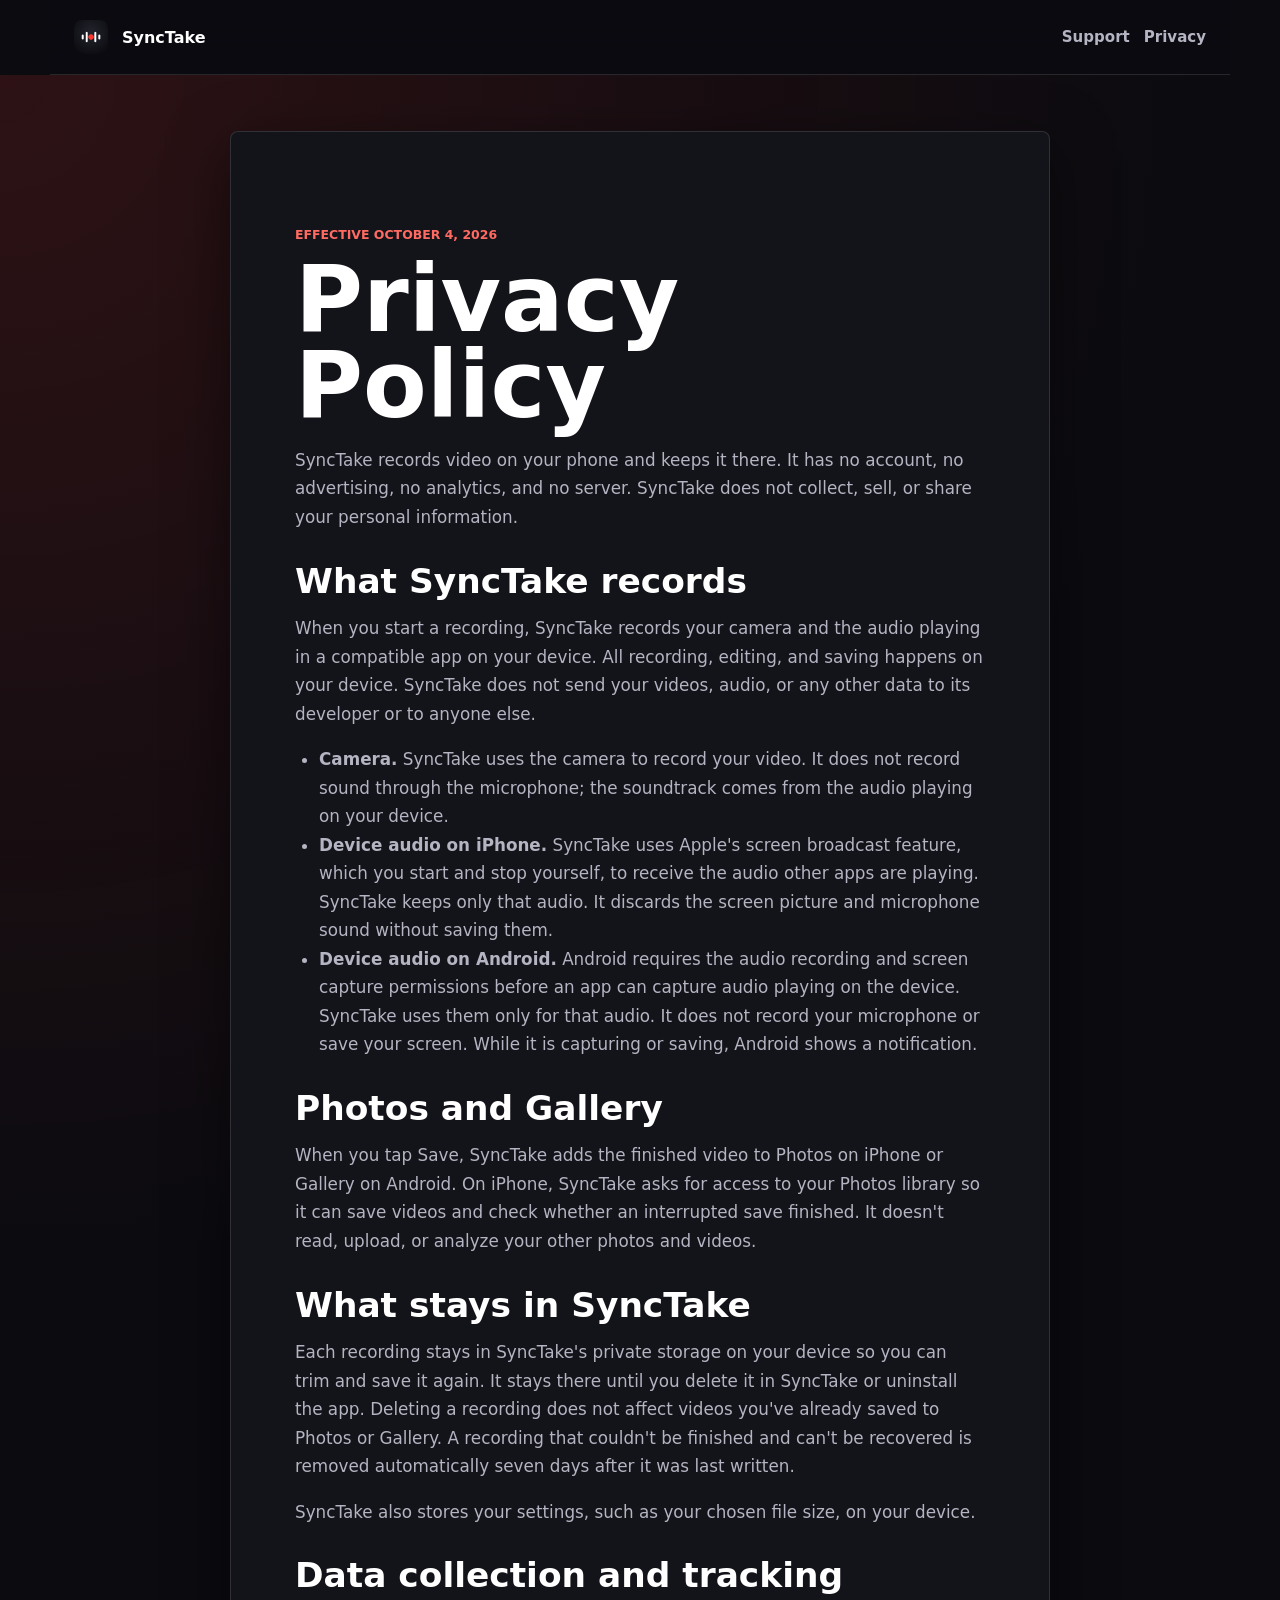
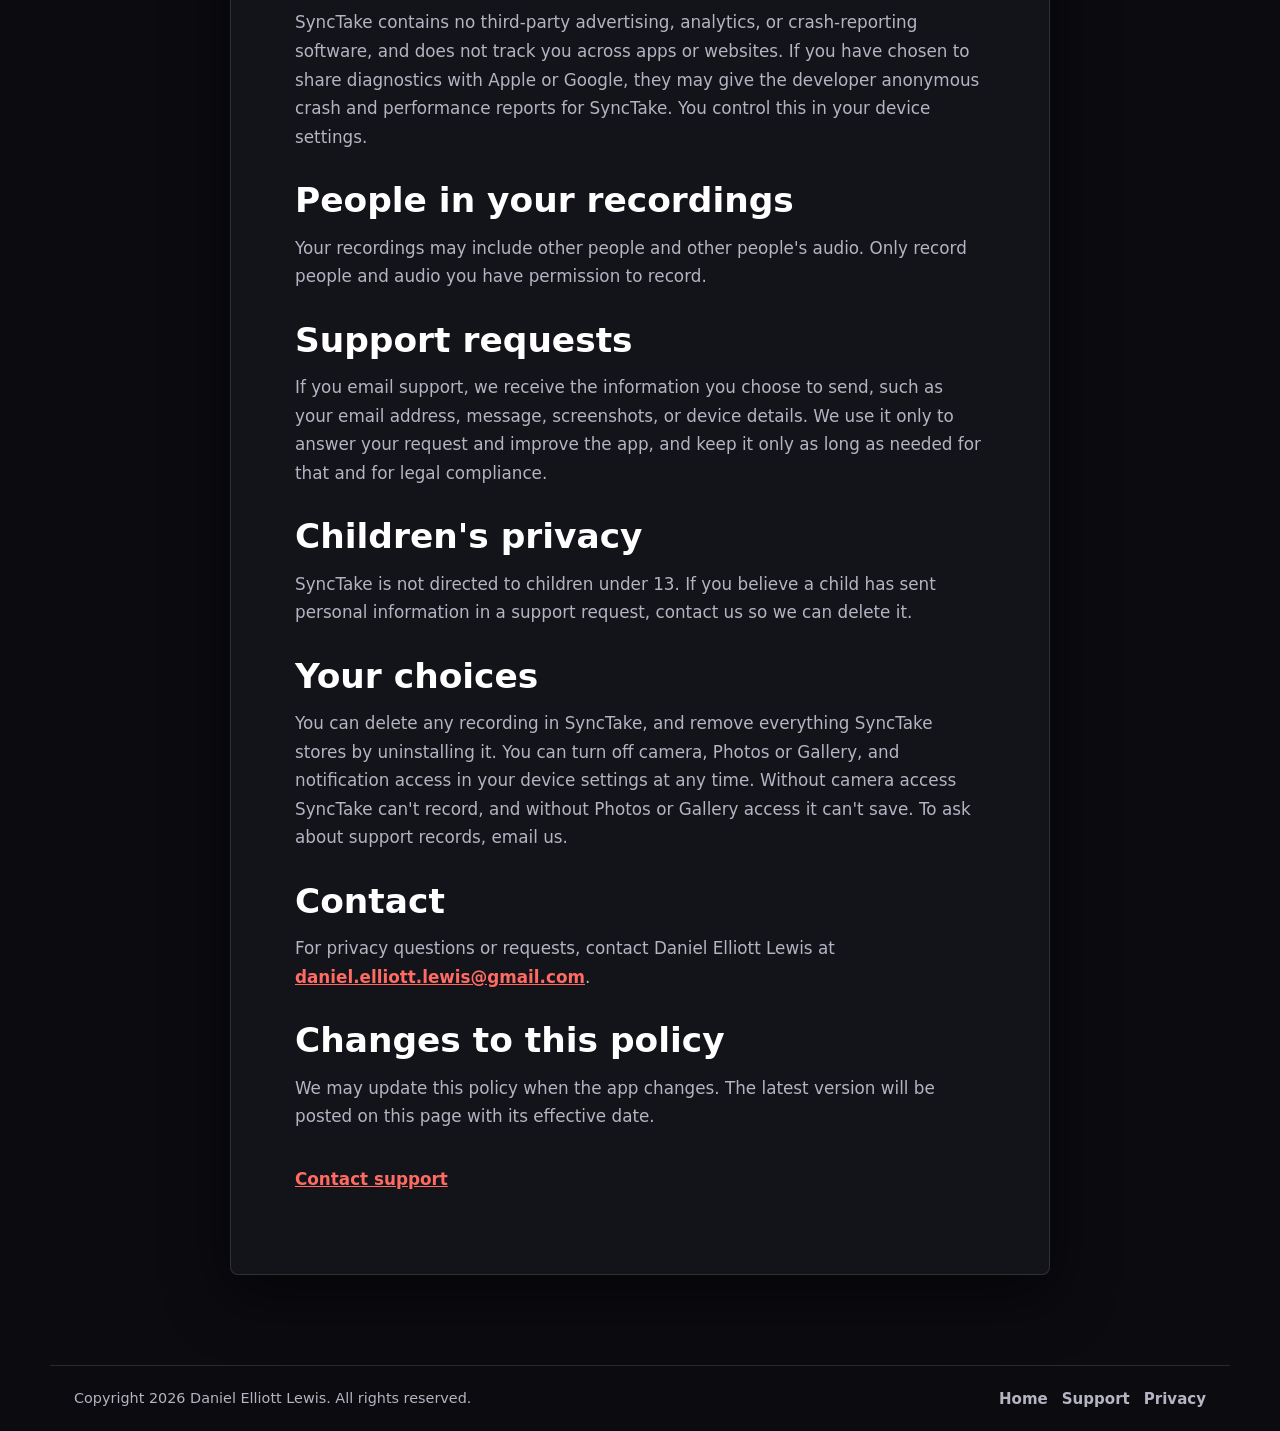
==== privacy/index.html @ 6a58abca "Publish SyncTake app pages Co-authored-by: Cursor <cursoragent@cursor.com>" ====
<!doctype html>
<html lang="en">
  <head>
    <meta charset="utf-8" />
    <meta name="viewport" content="width=device-width, initial-scale=1" />
    <title>Privacy Policy | SyncTake</title>
    <meta name="description" content="Privacy Policy for SyncTake." />
    <link rel="icon" href="../assets/app-icon.png" />
    <link rel="apple-touch-icon" href="../assets/app-icon.png" />
    <link rel="stylesheet" href="../assets/site.css" />
  </head>
  <body>
    <header class="site-header">
      <a class="brand" href="../">
        <img src="../assets/app-icon.png" alt="" />
        <span>SyncTake</span>
      </a>
      <nav aria-label="Primary navigation">
        <a href="../support/">Support</a>
        <a href="./">Privacy</a>
      </nav>
    </header>

    <main class="document-page">
      <article class="document">
        <p class="eyebrow">Effective October 4, 2026</p>
        <h1>Privacy Policy</h1>
        <p>
          SyncTake records video on your phone and keeps it there. It has no
          account, no advertising, no analytics, and no server. SyncTake does
          not collect, sell, or share your personal information.
        </p>

        <h2>What SyncTake records</h2>
        <p>
          When you start a recording, SyncTake records your camera and the
          audio playing in a compatible app on your device. All recording,
          editing, and saving happens on your device. SyncTake does not send
          your videos, audio, or any other data to its developer or to anyone
          else.
        </p>
        <ul>
          <li>
            <strong>Camera.</strong> SyncTake uses the camera to record your
            video. It does not record sound through the microphone; the
            soundtrack comes from the audio playing on your device.
          </li>
          <li>
            <strong>Device audio on iPhone.</strong> SyncTake uses Apple's
            screen broadcast feature, which you start and stop yourself, to
            receive the audio other apps are playing. SyncTake keeps only that
            audio. It discards the screen picture and microphone sound without
            saving them.
          </li>
          <li>
            <strong>Device audio on Android.</strong> Android requires the
            audio recording and screen capture permissions before an app can
            capture audio playing on the device. SyncTake uses them only for
            that audio. It does not record your microphone or save your
            screen. While it is capturing or saving, Android shows a
            notification.
          </li>
        </ul>

        <h2>Photos and Gallery</h2>
        <p>
          When you tap Save, SyncTake adds the finished video to Photos on
          iPhone or Gallery on Android. On iPhone, SyncTake asks for access to
          your Photos library so it can save videos and check whether an
          interrupted save finished. It doesn't read, upload, or analyze your
          other photos and videos.
        </p>

        <h2>What stays in SyncTake</h2>
        <p>
          Each recording stays in SyncTake's private storage on your device so
          you can trim and save it again. It stays there until you delete it
          in SyncTake or uninstall the app. Deleting a recording does not
          affect videos you've already saved to Photos or Gallery. A recording
          that couldn't be finished and can't be recovered is removed
          automatically seven days after it was last written.
        </p>
        <p>
          SyncTake also stores your settings, such as your chosen file size,
          on your device.
        </p>

        <h2>Data collection and tracking</h2>
        <p>
          SyncTake contains no third-party advertising, analytics, or
          crash-reporting software, and does not track you across apps or
          websites. If you have chosen to share diagnostics with Apple or
          Google, they may give the developer anonymous crash and performance
          reports for SyncTake. You control this in your device settings.
        </p>

        <h2>People in your recordings</h2>
        <p>
          Your recordings may include other people and other people's audio.
          Only record people and audio you have permission to record.
        </p>

        <h2>Support requests</h2>
        <p>
          If you email support, we receive the information you choose to
          send, such as your email address, message, screenshots, or device
          details. We use it only to answer your request and improve the app,
          and keep it only as long as needed for that and for legal
          compliance.
        </p>

        <h2>Children's privacy</h2>
        <p>
          SyncTake is not directed to children under 13. If you believe a
          child has sent personal information in a support request, contact
          us so we can delete it.
        </p>

        <h2>Your choices</h2>
        <p>
          You can delete any recording in SyncTake, and remove everything
          SyncTake stores by uninstalling it. You can turn off camera, Photos
          or Gallery, and notification access in your device settings at any
          time. Without camera access SyncTake can't record, and without
          Photos or Gallery access it can't save. To ask about support
          records, email us.
        </p>

        <h2>Contact</h2>
        <p>
          For privacy questions or requests, contact Daniel Elliott Lewis at
          <a href="mailto:daniel.elliott.lewis@gmail.com"
            >daniel.elliott.lewis@gmail.com</a
          >.
        </p>

        <h2>Changes to this policy</h2>
        <p>
          We may update this policy when the app changes. The latest version
          will be posted on this page with its effective date.
        </p>

        <p class="document-back"><a href="../support/">Contact support</a></p>
      </article>
    </main>

    <footer class="site-footer">
      <p>Copyright 2026 Daniel Elliott Lewis. All rights reserved.</p>
      <nav aria-label="Footer navigation">
        <a href="../">Home</a>
        <a href="../support/">Support</a>
        <a href="./">Privacy</a>
      </nav>
    </footer>
  </body>
</html>
---- assets/site.css ----
:root {
  color-scheme: dark;
  --ink: #ffffff;
  --muted: #b4b4c2;
  --paper: #13131a;
  --cream: #0b0b10;
  --coral: #ff3b30;
  --coral-dark: #d92c22;
  --sea: #ff6b62;
  --sky: #1b1b24;
  --mint: #0b0b10;
  --surface: #191921;
  --line: rgba(255, 255, 255, 0.12);
  --shadow: 0 18px 60px rgba(0, 0, 0, 0.5);
}

* {
  box-sizing: border-box;
}

body {
  margin: 0;
  background: var(--cream);
  color: var(--ink);
  font-family:
    ui-rounded,
    "Avenir Next",
    "Nunito Sans",
    system-ui,
    sans-serif;
}

a {
  color: inherit;
}

.site-header,
.site-footer {
  display: flex;
  align-items: center;
  justify-content: space-between;
  gap: 24px;
  margin: 0 auto;
  max-width: 1180px;
  padding: 20px 24px;
}

.site-header {
  position: sticky;
  top: 0;
  z-index: 2;
  background: rgba(11, 11, 16, 0.88);
  backdrop-filter: blur(18px);
  border-bottom: 1px solid var(--line);
}

.brand,
.site-header nav,
.site-footer nav,
.hero-actions {
  display: flex;
  align-items: center;
  gap: 14px;
}

.brand {
  text-decoration: none;
  font-weight: 800;
}

.brand img {
  width: 34px;
  height: 34px;
  border-radius: 8px;
}

.site-header nav a,
.site-footer nav a {
  color: var(--muted);
  font-size: 0.94rem;
  font-weight: 700;
  text-decoration: none;
}

.hero {
  display: grid;
  grid-template-columns: minmax(0, 0.95fr) minmax(360px, 1.05fr);
  gap: 52px;
  align-items: center;
  max-width: 1180px;
  min-height: calc(100vh - 76px);
  margin: 0 auto;
  padding: 56px 24px 72px;
}

.hero-copy {
  max-width: 560px;
}

.app-icon {
  width: 92px;
  height: 92px;
  border-radius: 22px;
  box-shadow: var(--shadow);
}

.eyebrow {
  margin: 28px 0 12px;
  color: var(--sea);
  font-size: 0.78rem;
  font-weight: 900;
  letter-spacing: 0;
  text-transform: uppercase;
}

h1,
h2,
h3,
p {
  margin-top: 0;
}

h1 {
  margin-bottom: 18px;
  font-size: clamp(3.5rem, 10vw, 7.8rem);
  line-height: 0.92;
}

h2 {
  margin-bottom: 16px;
  font-size: clamp(2rem, 5vw, 4.4rem);
  line-height: 1;
}

h3 {
  margin-bottom: 10px;
  font-size: 1.3rem;
}

p,
li {
  color: var(--muted);
  font-size: 1.05rem;
  line-height: 1.7;
}

.lede {
  max-width: 520px;
  font-size: clamp(1.2rem, 2vw, 1.55rem);
  line-height: 1.5;
}

.hero-note {
  margin-top: 12px;
  font-size: 0.94rem;
}

.button {
  min-height: 46px;
  border: 1px solid var(--line);
  border-radius: 8px;
  padding: 11px 18px;
  font-weight: 900;
  text-decoration: none;
}

.button.primary {
  background: var(--coral);
  border-color: var(--coral-dark);
  color: white;
}

.button.secondary {
  background: var(--surface);
  color: var(--ink);
}

.phone-row {
  display: grid;
  grid-template-columns: repeat(3, minmax(0, 1fr));
  gap: 16px;
  align-items: end;
}

.phone-row img,
.wide-image {
  width: 100%;
  border-radius: 26px;
  border: 1px solid rgba(255, 255, 255, 0.86);
  box-shadow: var(--shadow);
}

.phone-row img:nth-child(2) {
  transform: translateY(34px);
}

.band {
  background: linear-gradient(180deg, var(--sky), var(--mint));
  padding: 86px 24px;
}

.section-heading,
.feature-grid,
.split {
  max-width: 1180px;
  margin: 0 auto;
}

.section-heading {
  max-width: 780px;
  margin-bottom: 36px;
}

.feature-grid {
  display: grid;
  grid-template-columns: repeat(3, minmax(0, 1fr));
  gap: 18px;
}

.feature-grid article {
  min-height: 220px;
  border: 1px solid var(--line);
  border-radius: 8px;
  background: var(--surface);
  padding: 24px;
}

.split {
  display: grid;
  grid-template-columns: minmax(280px, 0.72fr) minmax(0, 1fr);
  gap: 48px;
  align-items: center;
  padding: 90px 24px;
}

.wide-image {
  max-width: 360px;
  justify-self: center;
}

.document-page {
  background:
    radial-gradient(circle at top left, rgba(255, 59, 48, 0.14), transparent 38%),
    var(--cream);
  padding: 56px 24px 90px;
}

.document {
  max-width: 820px;
  margin: 0 auto;
  border: 1px solid var(--line);
  border-radius: 8px;
  background: var(--paper);
  padding: clamp(28px, 6vw, 64px);
  box-shadow: var(--shadow);
}

.document h1 {
  font-size: clamp(2.8rem, 8vw, 5.8rem);
}

.document h2 {
  margin-top: 32px;
  font-size: clamp(1.55rem, 3vw, 2.15rem);
}

.document a {
  color: var(--sea);
  font-weight: 800;
}

.document ul {
  padding-left: 24px;
}

.document-back {
  margin-top: 34px;
}

.document audio {
  width: 100%;
  margin: 8px 0 24px;
}

.site-footer {
  border-top: 1px solid var(--line);
}

.site-footer p {
  margin: 0;
  font-size: 0.9rem;
}

@media (max-width: 900px) {
  .hero,
  .split,
  .feature-grid {
    grid-template-columns: 1fr;
  }

  .hero {
    min-height: auto;
    padding-top: 38px;
  }

  .phone-row {
    max-width: 640px;
  }
}

@media (max-width: 640px) {
  .site-header,
  .site-footer {
    align-items: flex-start;
    flex-direction: column;
  }

  .site-header nav,
  .site-footer nav,
  .hero-actions {
    flex-wrap: wrap;
  }

  .phone-row {
    grid-template-columns: repeat(3, minmax(92px, 1fr));
    gap: 8px;
  }

  .phone-row img {
    border-radius: 16px;
  }

  .phone-row img:nth-child(2) {
    transform: translateY(16px);
  }

  .band,
  .split,
  .document-page {
    padding-top: 54px;
    padding-bottom: 58px;
  }
}
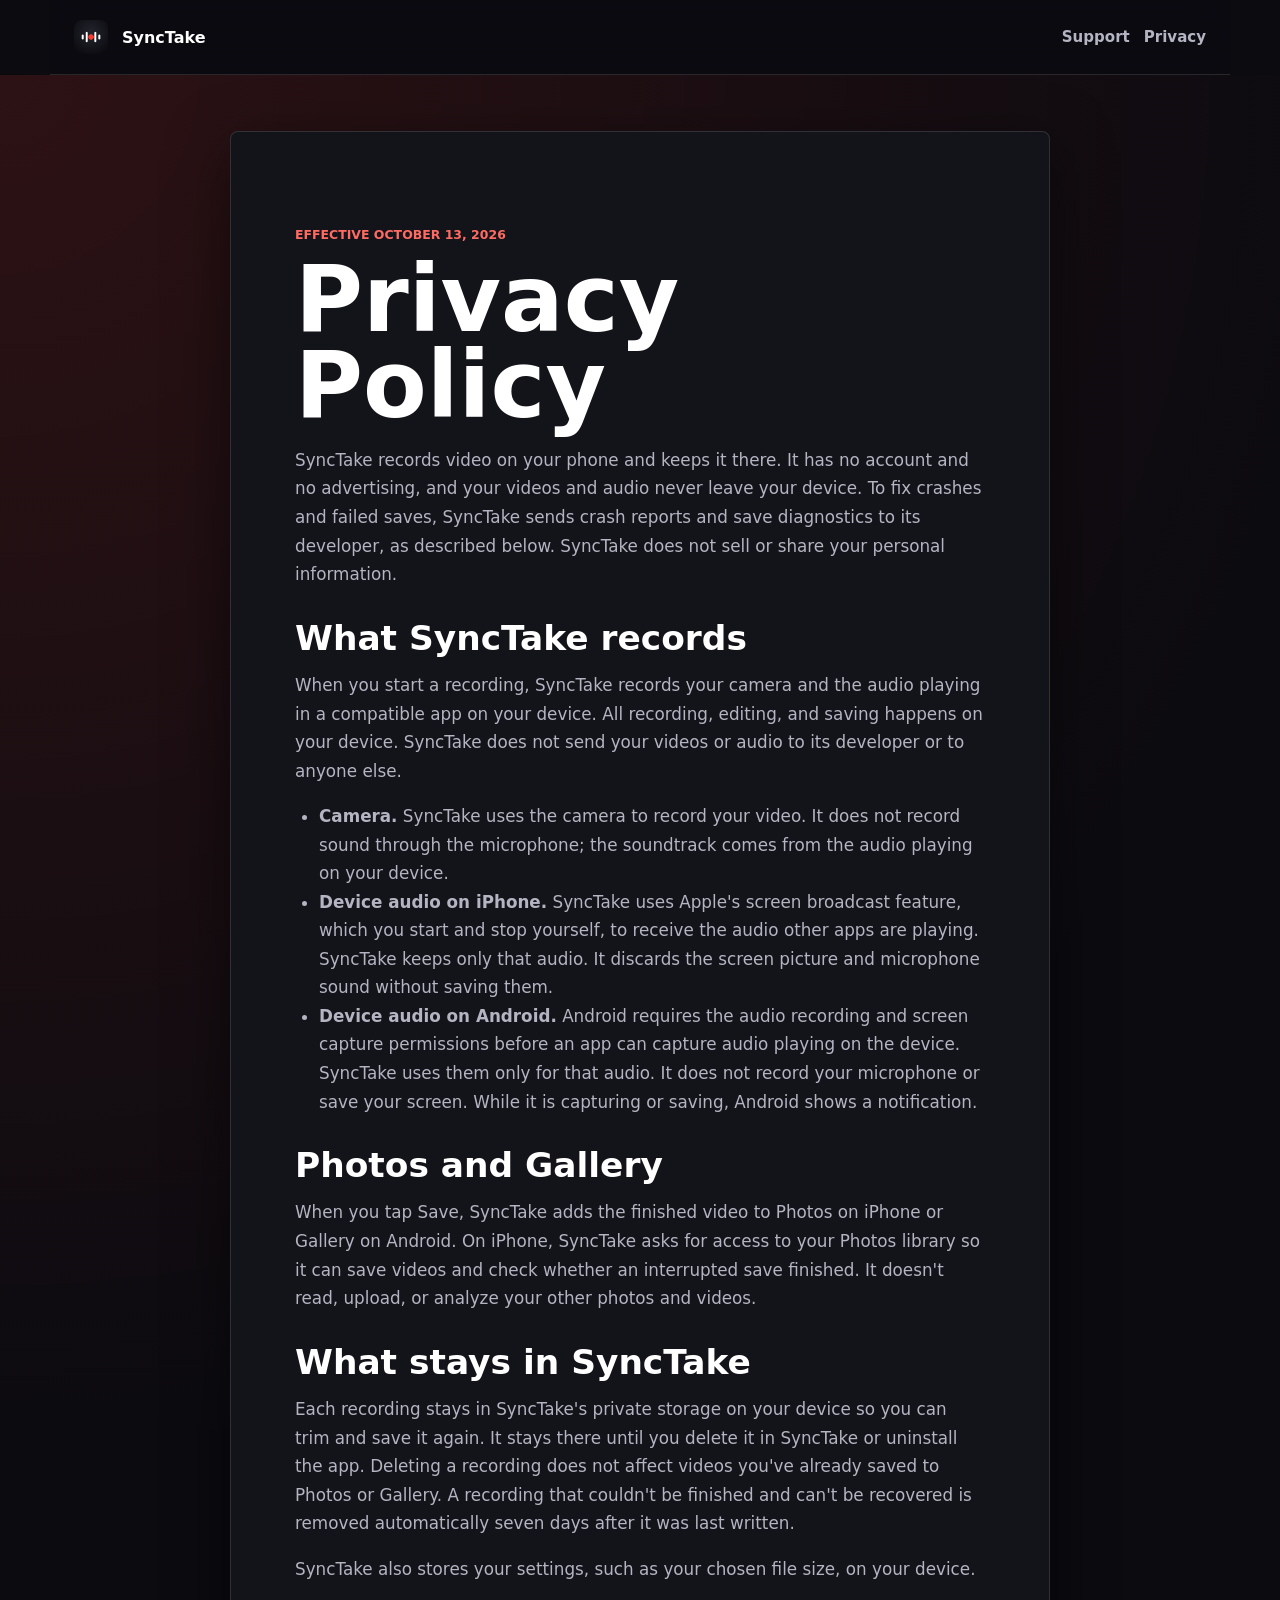
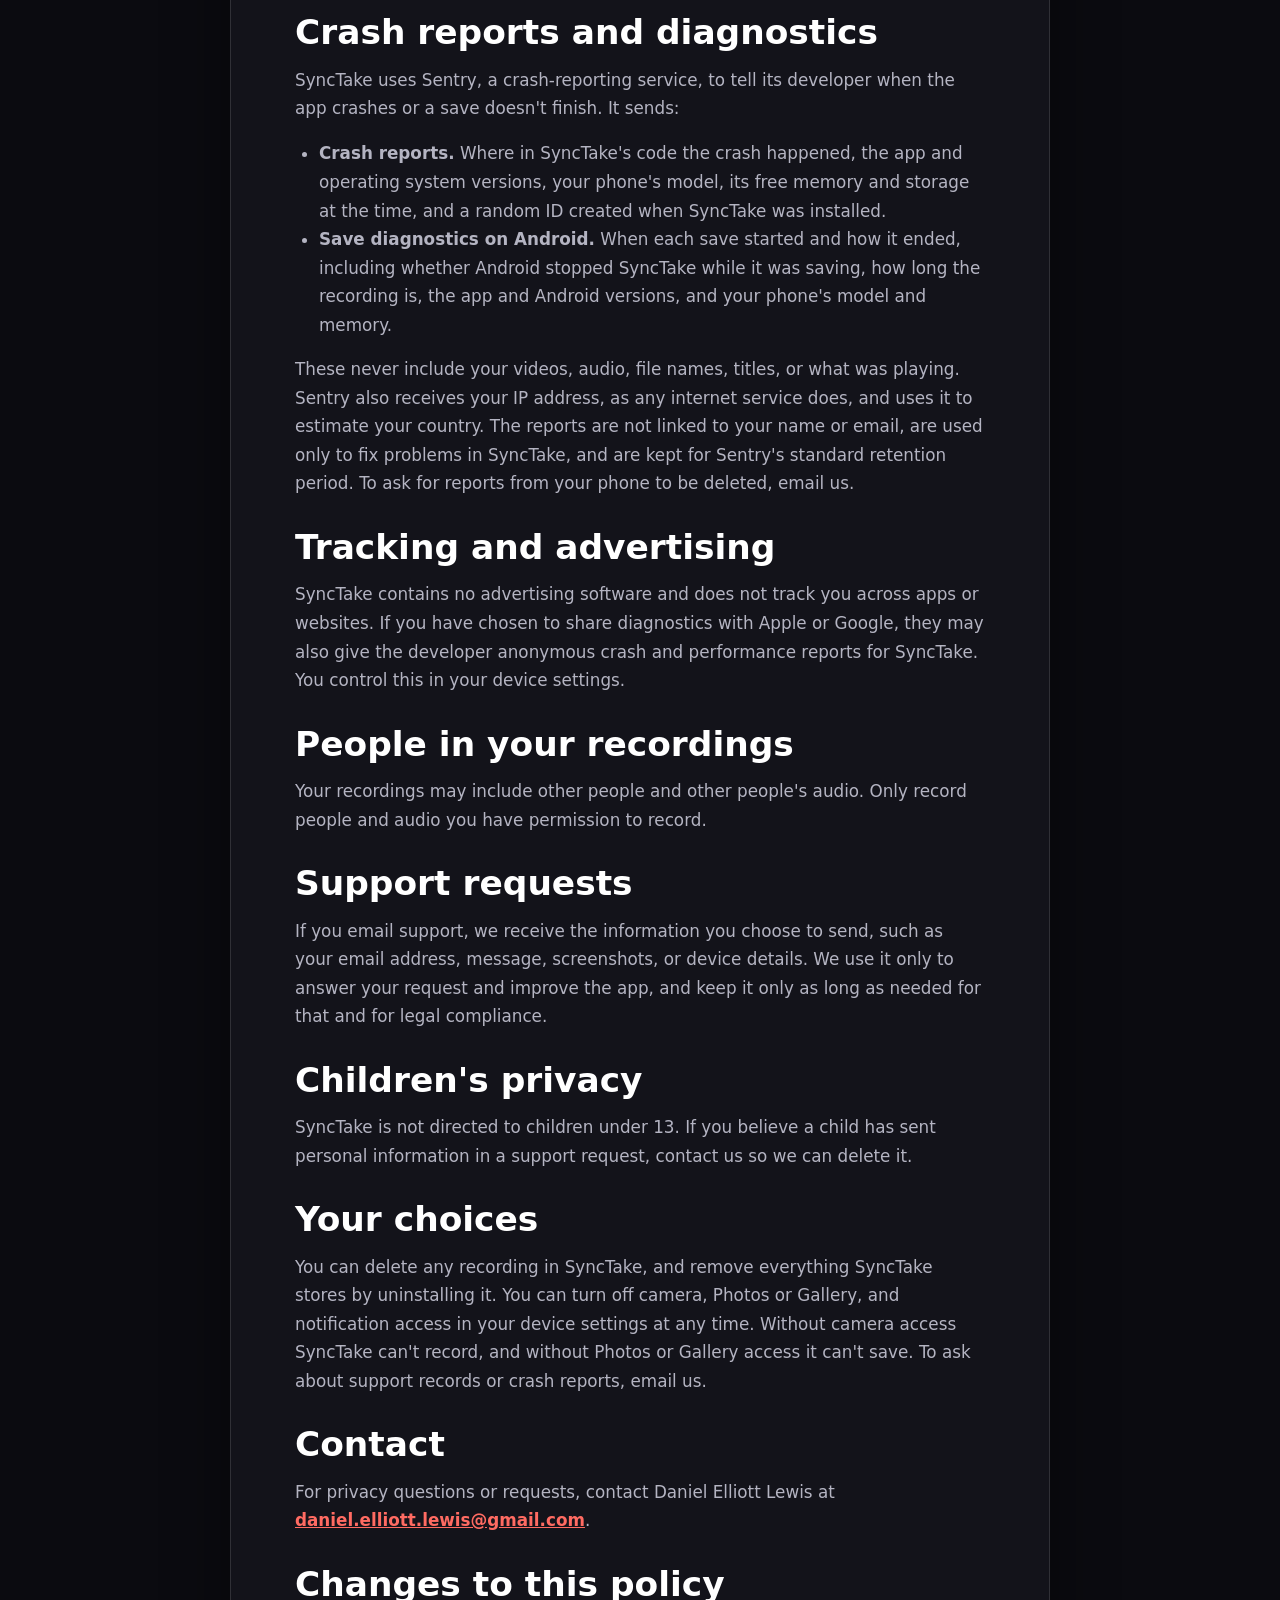
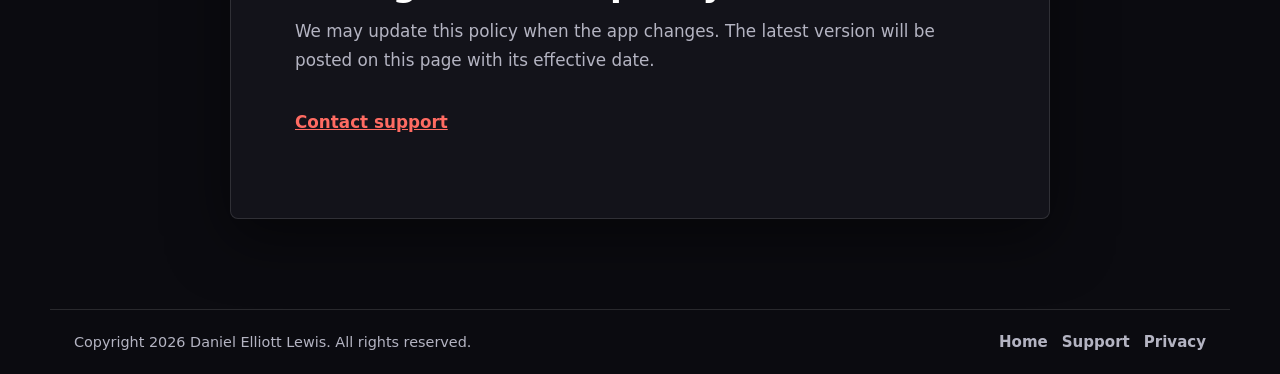
==== commit 6f7902a7: "Privacy policy: crash reports and save diagnostics via Sentry Co-authored-by: Cursor <cursoragent@cu" ====
--- a/privacy/index.html
+++ b/privacy/index.html
@@ -23,12 +23,14 @@
 
     <main class="document-page">
       <article class="document">
-        <p class="eyebrow">Effective October 4, 2026</p>
+        <p class="eyebrow">Effective October 13, 2026</p>
         <h1>Privacy Policy</h1>
         <p>
           SyncTake records video on your phone and keeps it there. It has no
-          account, no advertising, no analytics, and no server. SyncTake does
-          not collect, sell, or share your personal information.
+          account and no advertising, and your videos and audio never leave
+          your device. To fix crashes and failed saves, SyncTake sends crash
+          reports and save diagnostics to its developer, as described below.
+          SyncTake does not sell or share your personal information.
         </p>
 
         <h2>What SyncTake records</h2>
@@ -36,8 +38,7 @@
           When you start a recording, SyncTake records your camera and the
           audio playing in a compatible app on your device. All recording,
           editing, and saving happens on your device. SyncTake does not send
-          your videos, audio, or any other data to its developer or to anyone
-          else.
+          your videos or audio to its developer or to anyone else.
         </p>
         <ul>
           <li>
@@ -85,13 +86,41 @@
           on your device.
         </p>
 
-        <h2>Data collection and tracking</h2>
+        <h2>Crash reports and diagnostics</h2>
         <p>
-          SyncTake contains no third-party advertising, analytics, or
-          crash-reporting software, and does not track you across apps or
-          websites. If you have chosen to share diagnostics with Apple or
-          Google, they may give the developer anonymous crash and performance
-          reports for SyncTake. You control this in your device settings.
+          SyncTake uses Sentry, a crash-reporting service, to tell its
+          developer when the app crashes or a save doesn't finish. It sends:
+        </p>
+        <ul>
+          <li>
+            <strong>Crash reports.</strong> Where in SyncTake's code the crash
+            happened, the app and operating system versions, your phone's
+            model, its free memory and storage at the time, and a random ID
+            created when SyncTake was installed.
+          </li>
+          <li>
+            <strong>Save diagnostics on Android.</strong> When each save
+            started and how it ended, including whether Android stopped
+            SyncTake while it was saving, how long the recording is, the app
+            and Android versions, and your phone's model and memory.
+          </li>
+        </ul>
+        <p>
+          These never include your videos, audio, file names, titles, or what
+          was playing. Sentry also receives your IP address, as any internet
+          service does, and uses it to estimate your country. The reports are
+          not linked to your name or email, are used only to fix problems in
+          SyncTake, and are kept for Sentry's standard retention period. To
+          ask for reports from your phone to be deleted, email us.
+        </p>
+
+        <h2>Tracking and advertising</h2>
+        <p>
+          SyncTake contains no advertising software and does not track you
+          across apps or websites. If you have chosen to share diagnostics
+          with Apple or Google, they may also give the developer anonymous
+          crash and performance reports for SyncTake. You control this in your
+          device settings.
         </p>
 
         <h2>People in your recordings</h2>
@@ -123,7 +152,7 @@
           or Gallery, and notification access in your device settings at any
           time. Without camera access SyncTake can't record, and without
           Photos or Gallery access it can't save. To ask about support
-          records, email us.
+          records or crash reports, email us.
         </p>
 
         <h2>Contact</h2>
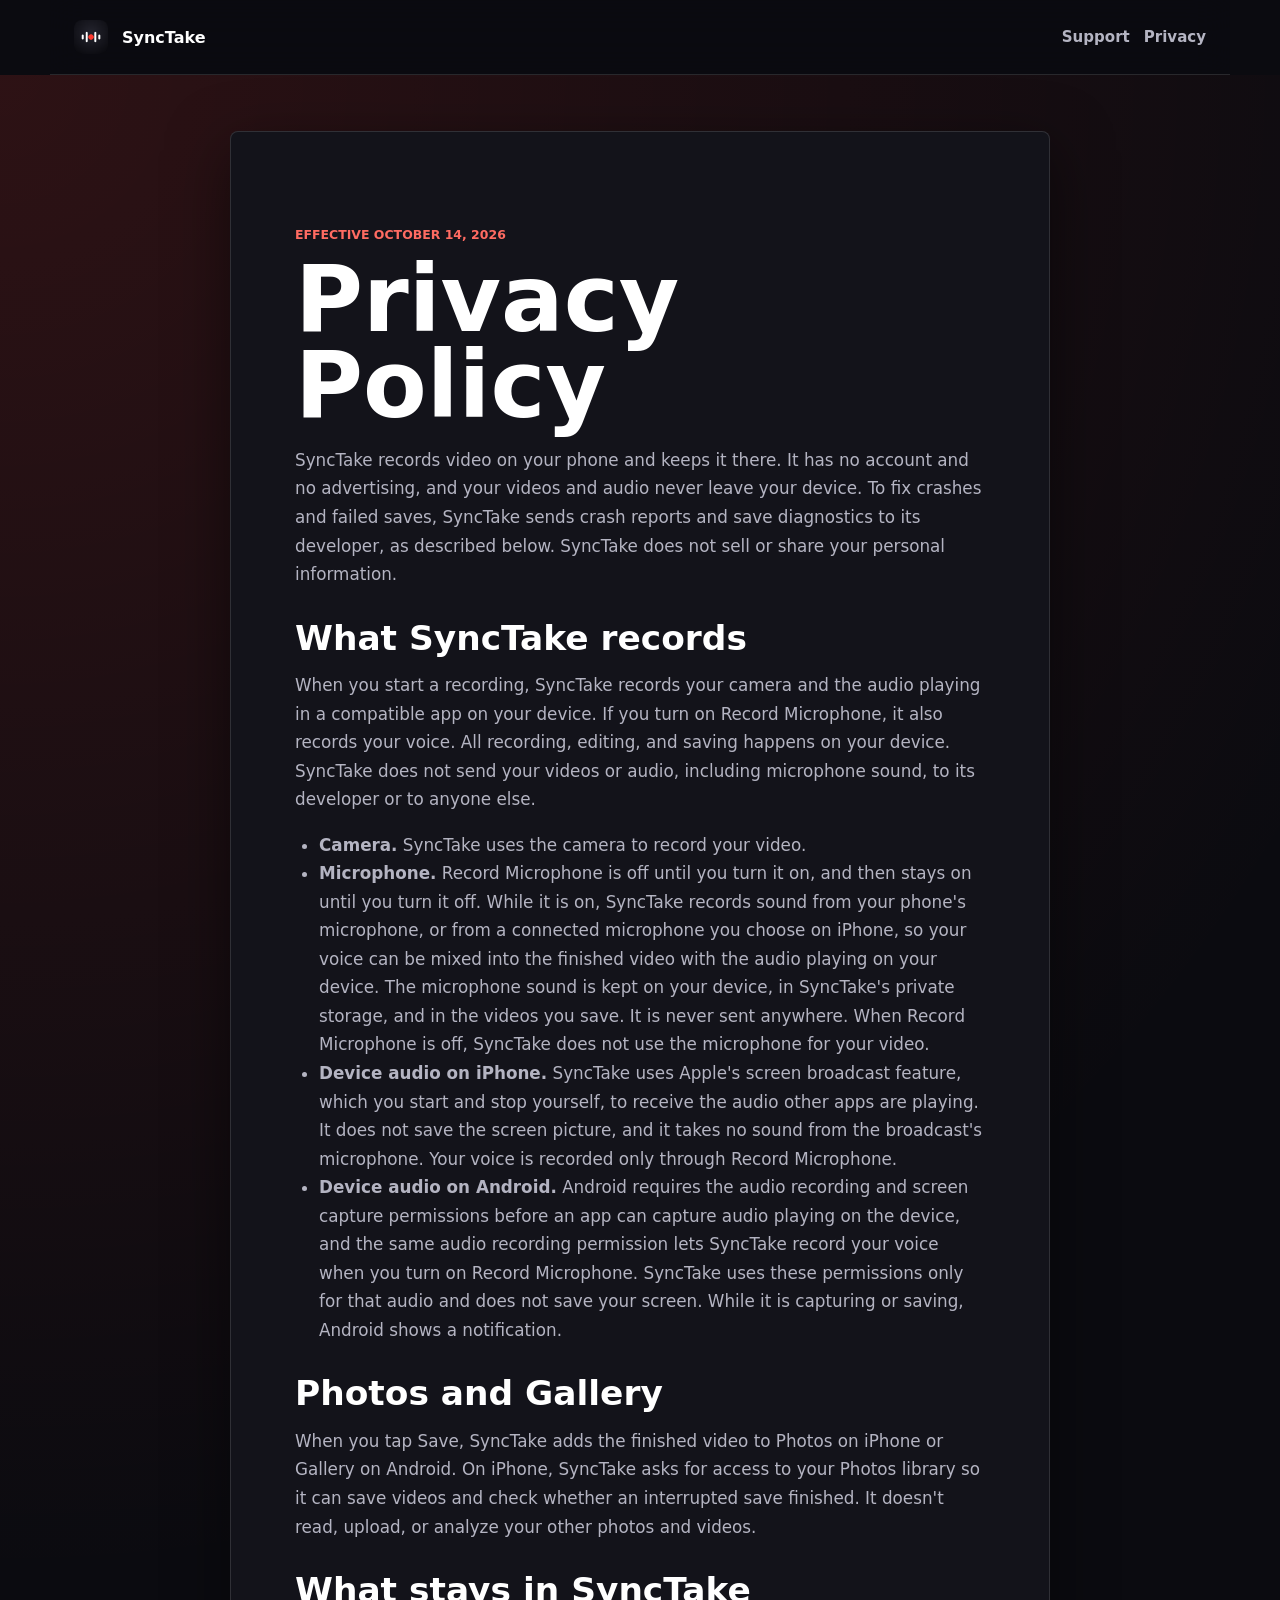
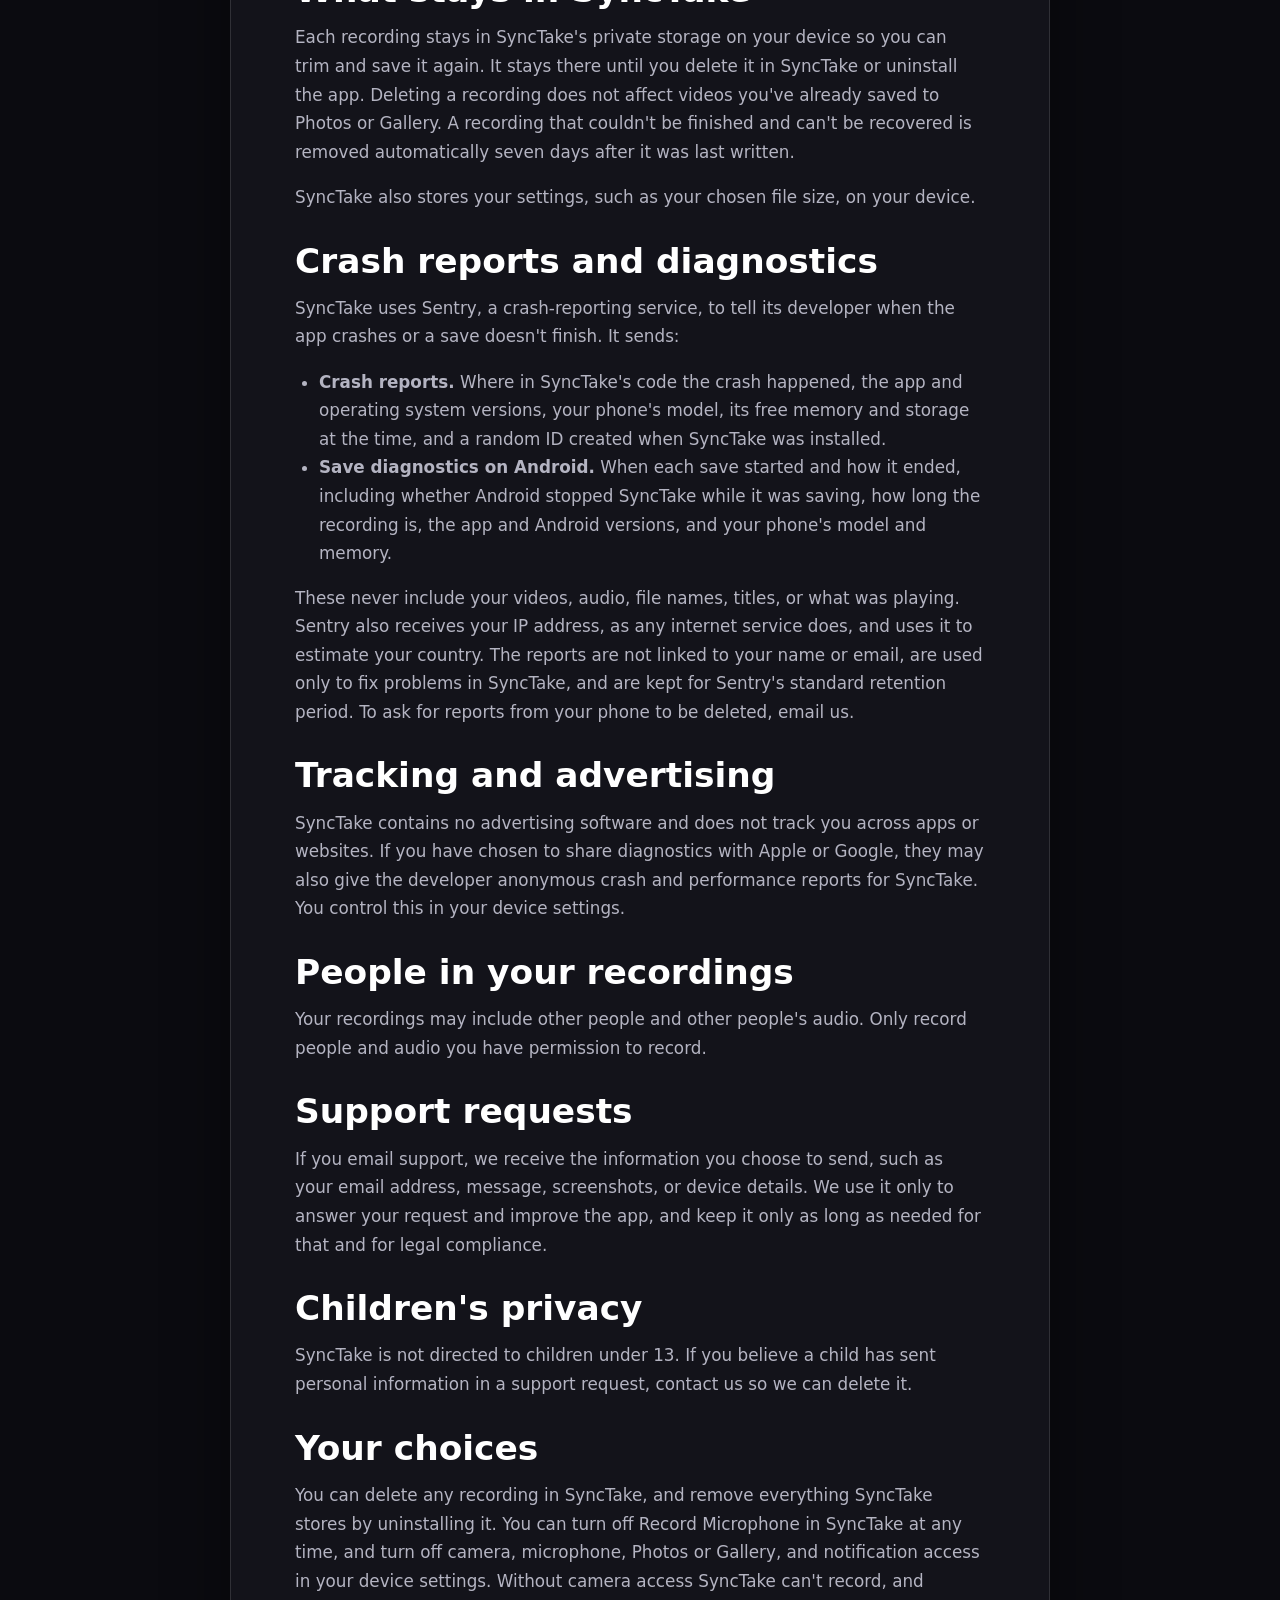
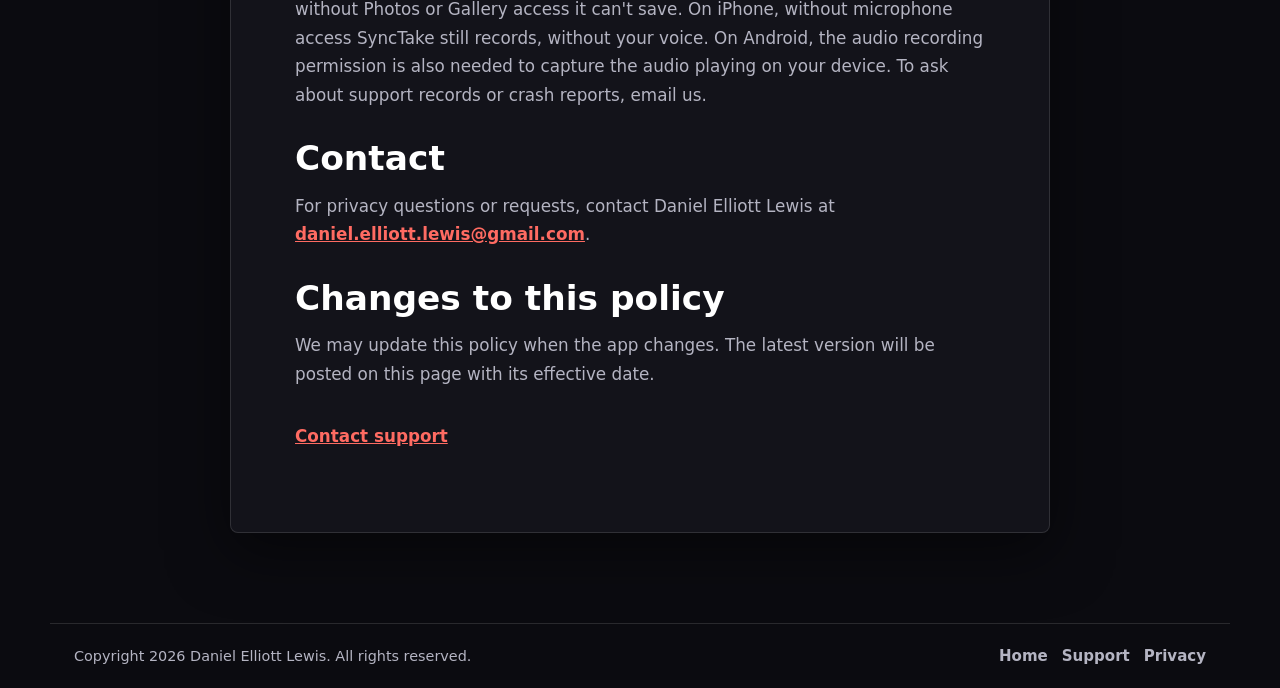
==== commit bc6669fb: "Privacy policy: describe opt-in Record Microphone Co-authored-by: Cursor <cursoragent@cursor.com>" ====
--- a/privacy/index.html
+++ b/privacy/index.html
@@ -23,7 +23,7 @@
 
     <main class="document-page">
       <article class="document">
-        <p class="eyebrow">Effective October 13, 2026</p>
+        <p class="eyebrow">Effective October 14, 2026</p>
         <h1>Privacy Policy</h1>
         <p>
           SyncTake records video on your phone and keeps it there. It has no
@@ -36,30 +36,43 @@
         <h2>What SyncTake records</h2>
         <p>
           When you start a recording, SyncTake records your camera and the
-          audio playing in a compatible app on your device. All recording,
+          audio playing in a compatible app on your device. If you turn on
+          Record Microphone, it also records your voice. All recording,
           editing, and saving happens on your device. SyncTake does not send
-          your videos or audio to its developer or to anyone else.
+          your videos or audio, including microphone sound, to its developer
+          or to anyone else.
         </p>
         <ul>
           <li>
             <strong>Camera.</strong> SyncTake uses the camera to record your
-            video. It does not record sound through the microphone; the
-            soundtrack comes from the audio playing on your device.
+            video.
+          </li>
+          <li>
+            <strong>Microphone.</strong> Record Microphone is off until you
+            turn it on, and then stays on until you turn it off. While it is
+            on, SyncTake records sound from your phone's microphone, or from
+            a connected microphone you choose on iPhone, so your voice can be
+            mixed into the finished video with the audio playing on your
+            device. The microphone sound is kept on your device, in
+            SyncTake's private storage, and in the videos you save. It is
+            never sent anywhere. When Record Microphone is off, SyncTake does
+            not use the microphone for your video.
           </li>
           <li>
             <strong>Device audio on iPhone.</strong> SyncTake uses Apple's
             screen broadcast feature, which you start and stop yourself, to
-            receive the audio other apps are playing. SyncTake keeps only that
-            audio. It discards the screen picture and microphone sound without
-            saving them.
+            receive the audio other apps are playing. It does not save the screen
+            picture, and it takes no sound from the broadcast's microphone.
+            Your voice is recorded only through Record Microphone.
           </li>
           <li>
             <strong>Device audio on Android.</strong> Android requires the
             audio recording and screen capture permissions before an app can
-            capture audio playing on the device. SyncTake uses them only for
-            that audio. It does not record your microphone or save your
-            screen. While it is capturing or saving, Android shows a
-            notification.
+            capture audio playing on the device, and the same audio recording
+            permission lets SyncTake record your voice when you turn on Record
+            Microphone. SyncTake uses these permissions only for that audio and
+            does not save your screen. While it is capturing or saving,
+            Android shows a notification.
           </li>
         </ul>
 
@@ -148,10 +161,14 @@
         <h2>Your choices</h2>
         <p>
           You can delete any recording in SyncTake, and remove everything
-          SyncTake stores by uninstalling it. You can turn off camera, Photos
-          or Gallery, and notification access in your device settings at any
-          time. Without camera access SyncTake can't record, and without
-          Photos or Gallery access it can't save. To ask about support
+          SyncTake stores by uninstalling it. You can turn off Record Microphone
+          in SyncTake at any time, and turn off camera, microphone, Photos or
+          Gallery, and notification access in your device settings. Without
+          camera access SyncTake can't record, and without Photos or Gallery
+          access it can't save. On iPhone, without microphone access
+          SyncTake still records, without your voice. On Android, the audio
+          recording permission is also needed to capture the audio playing on
+          your device. To ask about support
           records or crash reports, email us.
         </p>
 
